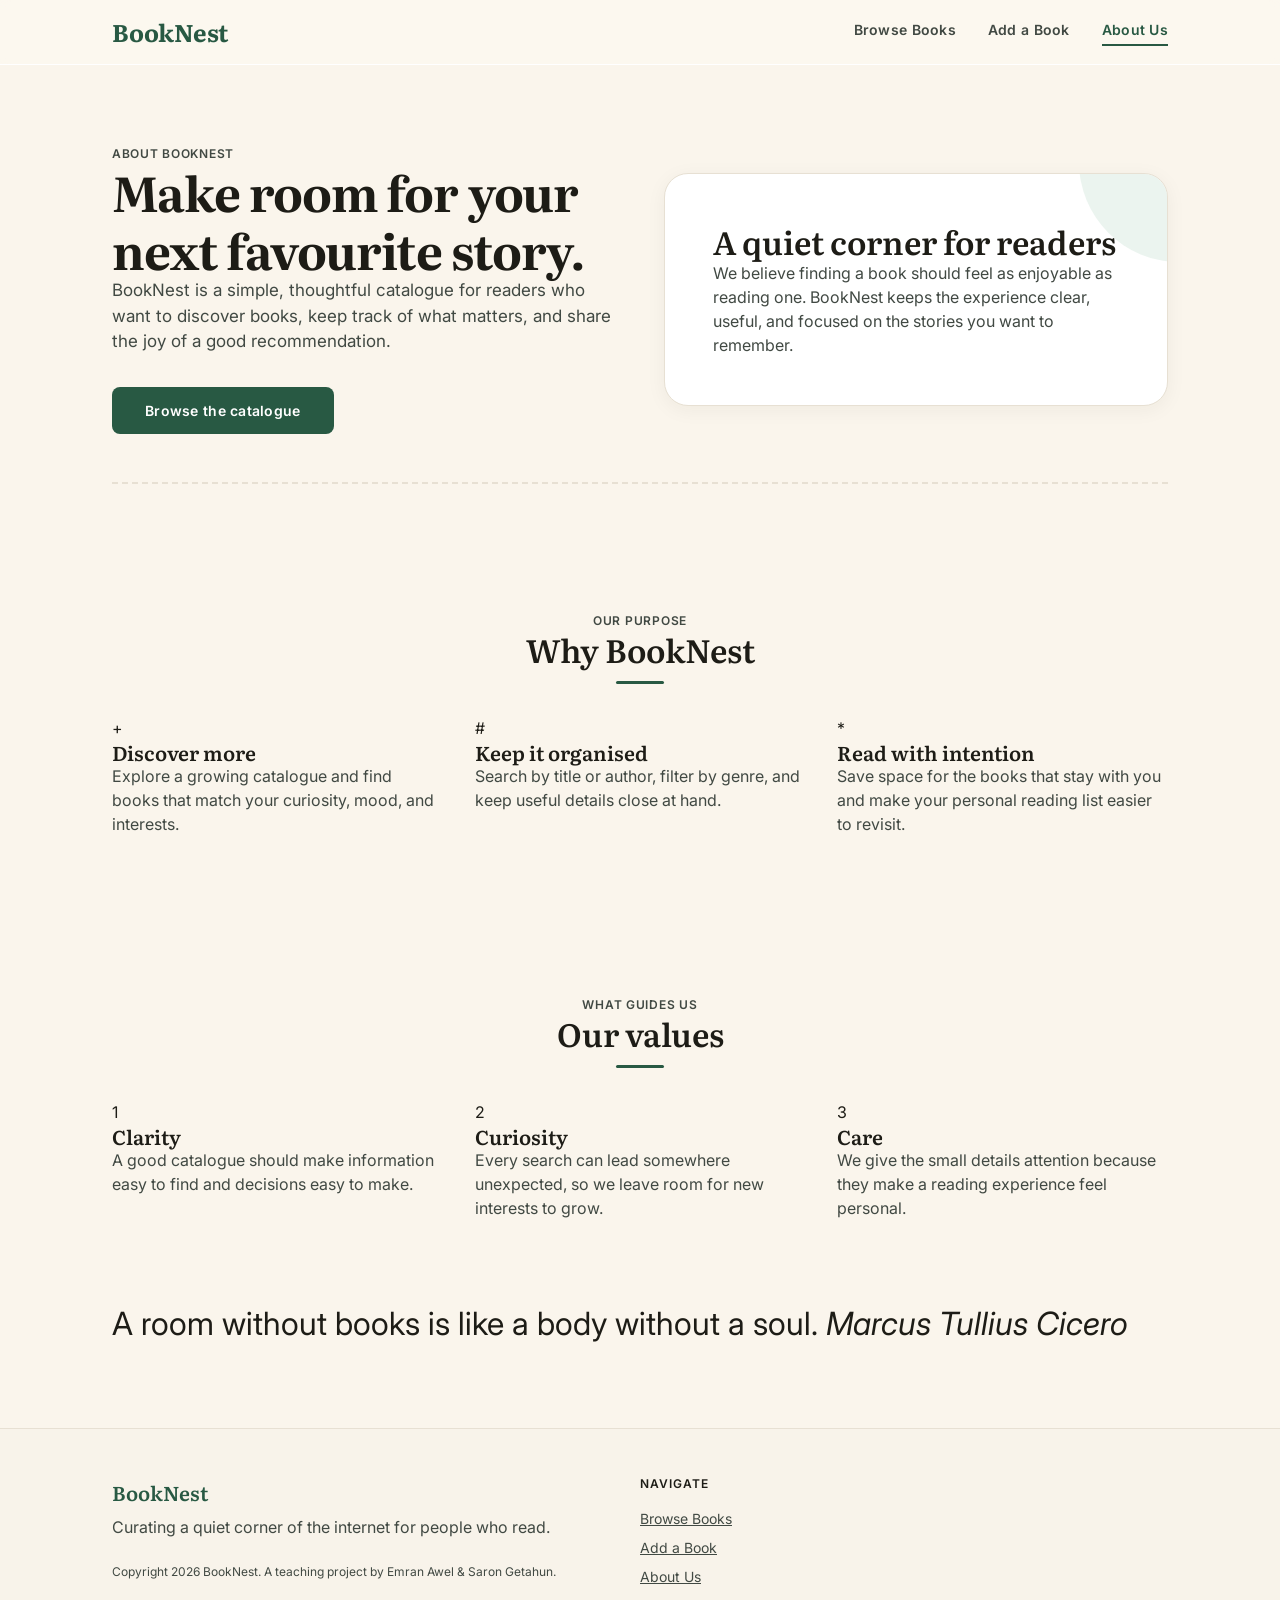
==== frontend/HTML/about.html @ a301a10a "adding sugested pages" ====
<!doctype html>
<html lang="en">
  <head>
    <meta charset="UTF-8" />
    <meta name="viewport" content="width=device-width, initial-scale=1.0" />
    <title>About Us - BookNest</title>
    <meta
      name="description"
      content="Learn why BookNest is a welcoming place to discover and manage books."
    />

    <link rel="preconnect" href="https://fonts.googleapis.com" />
    <link rel="preconnect" href="https://fonts.gstatic.com" crossorigin />
    <link
      href="https://fonts.googleapis.com/css2?family=Inter:wght@400;500;600&family=Literata:wght@600;700&family=Lobster+Two:ital,wght@0,400;0,700;1,400;1,700&display=swap"
      rel="stylesheet"
    />

    <link rel="shortcut icon" href="../images/icon/open-book.png" type="image/x-icon" />
    <link rel="stylesheet" href="../CSS/variables.css" />
    <link rel="stylesheet" href="../CSS/base.css" />
    <link rel="stylesheet" href="../CSS/layout.css" />
    <link rel="stylesheet" href="../CSS/components.css" />
    <link rel="stylesheet" href="../CSS/responsive.css" />
  </head>
  <body>
    <header class="site-header">
      <div class="container">
        <a class="brand" href="index.html">BookNest</a>
        <nav class="main-nav" aria-label="Main navigation">
          <a href="index.html">Browse Books</a>
          <a href="add-book.html">Add a Book</a>
          <a class="is-active" href="about.html">About Us</a>
        </nav>
      </div>
    </header>

    <main class="site-main">
      <section class="page-section">
        <div class="container">
          <div class="about-hero">
            <div>
              <p class="field-label">About BookNest</p>
              <h1>Make room for your next favourite story.</h1>
              <p class="lede">
                BookNest is a simple, thoughtful catalogue for readers who want
                to discover books, keep track of what matters, and share the
                joy of a good recommendation.
              </p>
              <a class="btn btn-primary" href="index.html">Browse the catalogue</a>
            </div>
            <div class="panel">
              <h2>A quiet corner for readers</h2>
              <p>
                We believe finding a book should feel as enjoyable as reading
                one. BookNest keeps the experience clear, useful, and focused
                on the stories you want to remember.
              </p>
            </div>
          </div>

          <hr class="rule-dashed" />

          <section class="page-section">
            <div class="section-head section-head-center">
              <div>
                <p class="field-label">Our purpose</p>
                <h2>Why BookNest</h2>
              </div>
            </div>

            <div class="feature-grid">
              <article class="feature">
                <div class="feature-icon" aria-hidden="true">+</div>
                <h3>Discover more</h3>
                <p>
                  Explore a growing catalogue and find books that match your
                  curiosity, mood, and interests.
                </p>
              </article>

              <article class="feature">
                <div class="feature-icon" aria-hidden="true">#</div>
                <h3>Keep it organised</h3>
                <p>
                  Search by title or author, filter by genre, and keep useful
                  details close at hand.
                </p>
              </article>

              <article class="feature">
                <div class="feature-icon" aria-hidden="true">*</div>
                <h3>Read with intention</h3>
                <p>
                  Save space for the books that stay with you and make your
                  personal reading list easier to revisit.
                </p>
              </article>
            </div>
          </section>

          <section class="page-section">
            <div class="section-head section-head-center">
              <div>
                <p class="field-label">What guides us</p>
                <h2>Our values</h2>
              </div>
            </div>

            <div class="feature-grid">
              <article class="value-card">
                <div class="feature-icon" aria-hidden="true">1</div>
                <h3>Clarity</h3>
                <p>
                  A good catalogue should make information easy to find and
                  decisions easy to make.
                </p>
              </article>

              <article class="value-card">
                <div class="feature-icon" aria-hidden="true">2</div>
                <h3>Curiosity</h3>
                <p>
                  Every search can lead somewhere unexpected, so we leave room
                  for new interests to grow.
                </p>
              </article>

              <article class="value-card">
                <div class="feature-icon" aria-hidden="true">3</div>
                <h3>Care</h3>
                <p>
                  We give the small details attention because they make a
                  reading experience feel personal.
                </p>
              </article>
            </div>
          </section>

          <div class="pull-quote">
            <blockquote>
              A room without books is like a body without a soul.
              <cite>Marcus Tullius Cicero</cite>
            </blockquote>
          </div>
        </div>
      </section>
    </main>

    <footer class="site-footer">
      <div class="container">
        <div class="footer-grid">
          <div>
            <p class="footer-brand">BookNest</p>
            <p>Curating a quiet corner of the internet for people who read.</p>
            <p class="footer-note">
              Copyright 2026 BookNest. A teaching project by Emran Awel &amp;
              Saron Getahun.
            </p>
          </div>

          <div>
            <h2 class="footer-heading">Navigate</h2>
            <div class="footer-links">
              <a href="index.html">Browse Books</a>
              <a href="add-book.html">Add a Book</a>
              <a href="about.html">About Us</a>
            </div>
          </div>
        </div>
      </div>
    </footer>
  </body>
</html>
---- frontend/CSS/variables.css ----
:root {
  /* ---- Palette: a warm "independent bookshop" scheme -------------------- */
  --color-bg: #faf5ec; /* paper — the page background */
  --color-surface: #ffffff; /* cards sit slightly above the paper */
  --color-surface-soft: #f8f3ea; /* tinted bands (footer, feature strip) */
  --color-text: #1d1c16; /* ink — softer than pure black */
  --color-muted: #414943; /* secondary text */
  --color-accent: #285943; /* forest green — buttons and links */
  --color-accent-dark: #0c412d; /* the hover/pressed version */
  --color-accent-soft: #d7e9df; /* pale green wash */
  --color-gold: #9a7420; /* muted gold — ratings and genre tags */
  --color-gold-soft: #f5e6c4; /* the gold at low strength */
  --color-border: #e7e0d3; /* hairline borders */
  --color-error: #ba1a1a;
  --color-error-bg: #ffdad6;
  --color-success: #1e4f25;
  --color-success-bg: #d7e9df;

  /* ---- Spacing scale ---------------------------------------------------
     Everything is a multiple of 4px, so the layout keeps a steady rhythm. */
  --space-1: 4px;
  --space-2: 8px;
  --space-3: 16px;
  --space-4: 24px;
  --space-5: 32px;
  --space-6: 48px;
  --space-7: 64px;

  /* ---- Corner radius --------------------------------------------------- */
  --radius-sm: 0.25rem;
  --radius: 0.5rem; 
  --radius-md: 0.75rem;
  --radius-lg: 1rem; 
  --radius-xl: 1.5rem;
  --radius-full: 9999px; 

  /* ---- Shadows --------------------------------------------------------- */
  --shadow-soft: 0 4px 20px rgba(36, 33, 28, 0.05);
  --shadow-lift: 0 12px 28px rgba(36, 33, 28, 0.12);
  --shadow-cover:
    0 12px 24px -4px rgba(36, 33, 28, 0.15),
    0 4px 8px -2px rgba(36, 33, 28, 0.05);

  /* ---- Typography ------------------------------------------------------ */
  --font-display: "Literata", Georgia, "Times New Roman", serif;
  --font-body: "Inter", "Segoe UI", Helvetica, Arial, sans-serif;
  --font-p1: "Lobster Two", sans-serif;

  /* ---- Layout ---------------------------------------------------------- */
  --container-max: 1120px; 
  --header-height: 64px;
}
---- frontend/CSS/base.css ----
*,
*::before,
*::after {
  box-sizing: border-box;
}

body,
h1,
h2,
h3,
h4,
h5,
h6,
p,
figure,
blockquote,
ul,
ol,
dl,
dd {
  margin: 0;
}

ul,
ol {
  padding: 0;
  list-style: none;
}

html {
  scroll-behavior: smooth;
}

h1,
h2,
h3 {
  scroll-margin-top: calc(var(--header-height) + var(--space-4));
}

::selection {
  background-color: var(--color-accent-soft);
  color: var(--color-accent-dark);
}

body {
  background-color: var(--color-bg);
  color: var(--color-text);
  font-family: var(--font-body);
  font-size: 1rem;
  line-height: 1.5;
  min-height: 100vh;
  display: flex;
  flex-direction: column;
  -webkit-font-smoothing: antialiased;
}

h1,
h2,
h3,
h4 {
  font-family: var(--font-display);
  font-weight: 700;
  line-height: 1.2;
  color: var(--color-text);
}

h1 {
  font-size: 2rem;
  letter-spacing: -0.01em;
}

.hero .hero-inner p {
  font-family: var(--font-p1);
  font-size: 1.2rem;
  font-weight: 700;
  font-style: normal;
}

h2 {
  font-size: 1.625rem;
  font-weight: 600;
}

h3 {
  font-size: 1.25rem;
  font-weight: 600;
}

p {
  color: var(--color-muted);
}

.prose p + p {
  margin-top: var(--space-3);
}

small {
  font-size: 0.75rem;
}

/* ---- Links --------------------------------------------------------------*/
a {
  color: var(--color-accent);
  text-decoration: none;
  transition: color 0.2s ease;
}

a:hover {
  color: var(--color-accent-dark);
  text-decoration: underline;
  text-underline-offset: 3px;
}

a:focus-visible,
button:focus-visible,
input:focus-visible,
select:focus-visible,
textarea:focus-visible {
  outline: 2px solid var(--color-accent);
  outline-offset: 2px;
}

/* ---- images--------------------------------------------------------------*/
img,
svg {
  display: block;
  max-width: 100%;
}

button,
input,
select,
textarea {
  font-family: inherit;
  font-size: 1rem;
  color: inherit;
}

button {
  cursor: pointer;
}

.visually-hidden {
  position: absolute;
  width: 1px;
  height: 1px;
  padding: 0;
  margin: -1px;
  overflow: hidden;
  clip: rect(0, 0, 0, 0);
  white-space: nowrap;
  border: 0;
}
---- frontend/CSS/layout.css ----
/* ==========================================================================
  header, nav, containers, footer,and the two page-level grids.
   ========================================================================== */

/* ---- The centred container ----------------------------------------------*/
.container {
  width: 100%;
  max-width: var(--container-max);
  margin-inline: auto;
  padding-inline: var(--space-3); 
}

/* ---- Sticky header ------------------------------------------------------ */
.site-header {
  position: sticky;
  top: 0;
  z-index: 50;
  background-color: rgba(254, 249, 240, 0.555);
  backdrop-filter: blur(5px);
  border-bottom: 1px solid var(--color-surface);
}

.site-header .container { 
  display: flex;
  align-items: center;
  justify-content: space-between;
  gap: var(--space-3);
  min-height: var(--header-height);
  flex-wrap: wrap;
  padding-block: var(--space-2);
}

.brand {
  font-family: var(--font-display);
  font-size: 1.5rem;
  font-weight: 700;
  color: var(--color-accent);
  letter-spacing: -0.01em;
}

.brand:hover {
  text-decoration: none;
  color: var(--color-accent-dark);
}

.main-nav {
  display: flex;
  flex-wrap: wrap;
  align-items: center;
  gap: var(--space-3);
}

.main-nav > a {
  color: var(--color-muted);
  font-size: 0.875rem; 
  font-weight: 600;
  letter-spacing: 0.02em;
  padding-bottom: var(--space-1);
  border-bottom: 2px solid transparent;
}

.main-nav > a:hover {
  color: var(--color-accent);
  text-decoration: none;
  border-bottom-color: var(--color-border);
}

.main-nav > a.is-active {
  color: var(--color-accent);
  border-bottom-color: var(--color-accent);
}

/* ---- Page scaffolding --------------------------------------------------- */
.site-main {
  flex: 1;
}

.page-section {
  padding-block: var(--space-6);
}

.section-head {
  display: flex;
  flex-wrap: wrap;
  align-items: flex-end;
  justify-content: space-between;
  gap: var(--space-3);
  margin-bottom: var(--space-5);
}

.section-head h2 {
  position: relative;
  padding-bottom: var(--space-3);
}

.section-head h2::after {
  content: "";
  position: absolute;
  left: 0;
  bottom: 0;
  width: 48px;
  height: 3px;
  border-radius: var(--radius-full);
  background-color: var(--color-accent);
}

.section-head-center h2::after {
  left: 50%;
  transform: translateX(-50%);
}

.band {
  background-color: var(--color-surface-soft);
  border-block: 1px solid var(--color-border);
  padding-block: var(--space-6);
  margin-top: var(--space-6);
}

/* ---- CSS GRID: the book grid ------------------------------------------*/
.book-grid {
  display: grid;
  grid-template-columns: repeat(auto-fill, minmax(220px, 1fr));
  gap: var(--space-4);
}

.feature-grid {
  display: grid;
  grid-template-columns: 1fr;    /* single column on mobile */
  gap: var(--space-5);
}

/* ---- Footer -------------------------------------------------------------- */
.site-footer {
  background-color: var(--color-surface-soft);
  border-top: 1px solid var(--color-border);
  padding-block: var(--space-6);
  margin-top: auto;   /* the other half of the sticky-footer trick */
}

.footer-grid {
  display: grid;
  grid-template-columns: 1fr;
  gap: var(--space-5);
}

.footer-brand {
  font-family: var(--font-display);
  font-size: 1.25rem;
  font-weight: 600;
  color: var(--color-accent);
  margin-bottom: var(--space-2);
}

.footer-heading {
  font-family: var(--font-body);
  font-size: 0.75rem;
  font-weight: 600;
  text-transform: uppercase;    /* shout it in small caps */
  letter-spacing: 0.08em;
  color: var(--color-text);
  margin-bottom: var(--space-3);
}

.footer-links {
  display: flex;
  flex-direction: column;
  gap: var(--space-2);
}

.footer-links a {
  color: var(--color-muted);
  font-size: 0.875rem;
  text-decoration: underline;
}

.footer-links a:hover {
  color: var(--color-gold);
}

.footer-note {
  font-size: 0.75rem;
  color: var(--color-muted);
  margin-top: var(--space-4);
}
---- frontend/CSS/components.css ----
.hero {
  position: relative;
  min-height: 60vh;
  display: flex;
  align-items: center;
  justify-content: center;
  text-align: center;
  background-image: url("https://tse2.mm.bing.net/th/id/OIP.qH_e-1vPAMsrbYinvAvFvgHaDt?r=0&rs=1&pid=ImgDetMain&o=7&rm=3");
  background-size: cover;
  background-position: center;
  background-repeat: no-repeat;
  padding-block: var(--space-7);
  overflow: hidden;
}

.hero::before {
  content: "";
  position: absolute;
  top: 0;
  right: 0;
  bottom: 0;
  left: 0;
  background-color: rgba(250, 245, 236, 0.66);
}

.hero-inner {
  position: relative;
  z-index: 1;
  max-width: 42rem;
  margin-inline: auto;
  padding-inline: var(--space-3);
}

.hero h1 {
  font-size: 2rem;
  margin-bottom: var(--space-3);
}

.hero-tagline {
  font-size: 1.0625rem;
  color: var(--color-muted);
  margin-bottom: var(--space-4);
}

.btn {
  display: inline-flex;
  align-items: center;
  justify-content: center;
  gap: var(--space-2);
  padding: 12px var(--space-5);
  border: 1px solid transparent;
  border-radius: var(--radius);
  font-size: 0.875rem;
  font-weight: 600;
  letter-spacing: 0.02em;
  text-align: center;
  text-decoration: none;
  transition:
    background-color 0.2s ease,
    color 0.2s ease,
    transform 0.2s ease;
}

.btn-primary {
  background-color: var(--color-accent);
  color: #ffffff;
}

.btn-primary:hover {
  background-color: var(--color-accent-dark);
  color: #ffffff;
  text-decoration: none;
  transform: translateY(-1px);
  box-shadow: 0 6px 16px rgba(12, 65, 45, 0.25);
}

.btn-outline {
  background-color: transparent;
  border-color: var(--color-accent);
  color: var(--color-accent);
}

.btn-outline:hover {
  background-color: var(--color-accent-soft);
  border-color: var(--color-accent-dark);
  color: var(--color-accent-dark);
  text-decoration: none;
}

.btn-pill {
  border-radius: var(--radius-full);
}

.btn-block {
  width: 100%;
}

.btn:disabled {
  opacity: 0.6;
  cursor: not-allowed;
}

.book-card {
  position: relative;
  display: flex;
  flex-direction: column;
  background-color: var(--color-surface);
  border: 1px solid var(--color-border);
  border-radius: var(--radius-lg);
  box-shadow: var(--shadow-soft);
  padding: var(--space-3);
  transition:
    transform 0.3s ease,
    box-shadow 0.3s ease;
}

.book-card:hover {
  transform: translateY(-4px);
  border-color: var(--color-accent-soft);
  box-shadow: var(--shadow-lift);
}

.book-card:hover .book-card-cover {
  transform: scale(1.02);
}

.book-card-cover {
  aspect-ratio: 2 / 3;
  width: 100%;
  object-fit: cover;
  border-radius: var(--radius);
  background-color: var(--color-surface-soft);
  box-shadow: var(--shadow-cover);
  margin-bottom: var(--space-3);
  transition: transform 0.35s ease;
}

.rating-badge {
  position: absolute;
  top: var(--space-4);
  right: var(--space-4);
  z-index: 2;
  display: inline-flex;
  align-items: center;
  gap: 4px;
  padding: 4px var(--space-2);
  border-radius: var(--radius-full);
  background-color: var(--color-gold-soft);
  color: #6b4f12;
  font-size: 0.75rem;
  font-weight: 600;
  letter-spacing: 0.02em;
  box-shadow: var(--shadow-soft);
}

.book-card-body {
  display: flex;
  flex-direction: column;
  flex: 1;
  gap: var(--space-1);
}

.book-card-title {
  font-size: 1.125rem;
  line-height: 1.3;
}

.book-card-author {
  font-size: 0.875rem;
  color: var(--color-muted);
}

.book-card-actions {
  /* margin-top: auto pushes the buttons down. */
  margin-top: auto;
  padding-top: var(--space-3);
}

.book-card-body > .chip {
  align-self: flex-start;
  margin-bottom: var(--space-1);
}

.book-grid > .book-card {
  animation: card-in 0.4s ease both;
}

.book-grid > .book-card:nth-child(2n) {
  animation-delay: 0.05s;
}

.book-grid > .book-card:nth-child(3n) {
  animation-delay: 0.1s;
}

@keyframes card-in {
  from {
    opacity: 0;
    transform: translateY(8px);
  }
  to {
    opacity: 1;
    transform: translateY(0);
  }
}

.section-head-center {
  justify-content: center;
  text-align: center;
}

.lede {
  max-width: 44rem;
  font-size: 1.0625rem;
  color: var(--color-muted);
  margin-bottom: var(--space-5);
}

.stack-top-2 {
  margin-top: var(--space-2);
}
.stack-top-3 {
  margin-top: var(--space-3);
}
.stack-top-4 {
  margin-top: var(--space-4);
}
.stack-top-5 {
  margin-top: var(--space-5);
}
.stack-bottom-4 {
  margin-bottom: var(--space-4);
}
.stack-bottom-5 {
  margin-bottom: var(--space-5);
}
.measure {
  max-width: 65ch;
}

/* ---- Chips / tags ------------------------------------------------------- */
.chip {
  display: inline-block;
  padding: 4px var(--space-2);
  border-radius: var(--radius-sm);
  background-color: var(--color-gold-soft);
  color: var(--color-gold);
  font-size: 0.75rem;
  font-weight: 600;
  letter-spacing: 0.04em;
}

.chip-outline {
  background-color: transparent;
  border: 1px solid var(--color-border);
  border-radius: var(--radius-full);
  padding: 6px var(--space-3);
  color: var(--color-muted);
}

/* ---- Toolbar (Explore search + filter) ---------------------------------- */
.toolbar {
  display: flex;
  flex-direction: column;
  gap: var(--space-3);
  background-color: var(--color-surface);
  border: 1px solid var(--color-border);
  border-radius: var(--radius-lg);
  box-shadow: var(--shadow-soft);
  padding: var(--space-4);
  margin-bottom: var(--space-5);
}

.toolbar-field {
  display: flex;
  flex-direction: column;
  gap: var(--space-2);
  flex: 1;
  min-width: 0; /* see the note on .input below */
}

.field-label {
  font-size: 0.75rem;
  font-weight: 600;
  text-transform: uppercase;
  letter-spacing: 0.06em;
  color: var(--color-muted);
}

.input,
.select,
.textarea {
  width: 100%;
  min-width: 0;
  padding: 12px var(--space-3);
  background: var(--color-bg);
  border: 1px solid var(--color-border);
  border-radius: var(--radius);
  color: var(--color-text);
  transition:
    border-color 0.2s ease,
    box-shadow 0.2s ease;
}

.input::placeholder,
.textarea::placeholder {
  color: #9a978e;
}

.input:focus,
.select:focus,
.textarea:focus {
  outline: none;
  border-color: var(--color-accent);
  box-shadow: 0 0 0 1px var(--color-accent);
}

.textarea {
  resize: vertical;
  min-height: 8rem;
}

.form-field {
  display: flex;
  flex-direction: column;
  gap: var(--space-2);
  margin-bottom: var(--space-4);
}

.form-grid {
  display: grid;
  grid-template-columns: 1fr;
  column-gap: var(--space-4);
}

.form-grid .form-field.span-2 {
  grid-column: 1 / -1;
}

.form-actions {
  display: flex;
  flex-wrap: wrap;
  gap: var(--space-3);
  margin-top: var(--space-2);
}

.btn-danger {
  background-color: var(--color-error-bg);
  color: #7a1414;
}

.btn-danger:hover {
  background-color: var(--color-error);
  color: #ffffff;
}

.form-label {
  font-size: 0.875rem;
  font-weight: 600;
  color: var(--color-text);
}

.field-error {
  font-size: 0.8125rem;
  color: var(--color-error);
  min-height: 1.2em;
}

.panel {
  position: relative;
  background-color: var(--color-surface);
  border: 1px solid var(--color-border);
  border-radius: var(--radius-xl);
  box-shadow: var(--shadow-soft);
  padding: var(--space-5);
  overflow: hidden;
}

.panel::after {
  content: "";
  position: absolute;
  top: -40px;
  right: -40px;
  width: 128px;
  height: 128px;
  background-color: var(--color-accent-soft);
  border-bottom-left-radius: 100px;
  opacity: 0.5;
  pointer-events: none;
}

/* ---- Section rule -------------------------------------------------------*/
.rule-dashed {
  border: 0;
  border-top: 2px dashed var(--color-border);
  margin-block: var(--space-6);
}

.contact-layout,
.about-hero {
  display: grid;
  grid-template-columns: 1fr;
  gap: var(--space-5);
}

/* ---- Book details page --------------------------------------------------- */
.detail-layout {
  display: grid;
  grid-template-columns: 1fr;
  gap: var(--space-5);
  align-items: start;
}

.detail-cover {
  width: 100%;
  max-width: 340px;
  margin-inline: auto;
  border: 1px solid var(--color-border);
  border-radius: var(--radius);
  box-shadow: var(--shadow-cover);
}

.detail-title {
  margin-bottom: var(--space-2);
}

.detail-author {
  font-family: var(--font-display);
  font-size: 1.25rem;
  color: var(--color-muted);
  margin-bottom: var(--space-4);
}

.meta-list {
  display: flex;
  flex-wrap: wrap;
  gap: var(--space-2);
  margin-bottom: var(--space-4);
}

.meta-pill {
  padding: 6px var(--space-3);
  border: 1px solid var(--color-border);
  border-radius: var(--radius-full);
  background-color: var(--color-surface-soft);
  color: var(--color-muted);
  font-size: 0.75rem;
  font-weight: 600;
  letter-spacing: 0.04em;
}

.detail-rating {
  display: flex;
  flex-wrap: wrap;
  align-items: baseline;
  gap: var(--space-3);
  margin-bottom: var(--space-4);
}

.stars {
  color: var(--color-gold);
  font-size: 1.25rem;
  letter-spacing: 0.1em;
}

.price {
  font-family: var(--font-display);
  font-size: 1.625rem;
  font-weight: 700;
  color: var(--color-accent);
}

.detail-description {
  font-size: 1.0625rem;
  line-height: 1.7;
  max-width: 65ch; /* 65 characters in one line maximumly*/
  margin-bottom: var(--space-5);
}

.back-link {
  display: inline-flex;
  align-items: center;
  gap: var(--space-2);
  font-size: 0.875rem;
  font-weight: 600;
  margin-bottom: var(--space-4);
}

/* Edit / Delete buttons under a book's details. */
.detail-actions {
  display: flex;
  flex-wrap: wrap;
  gap: var(--space-3);
  margin-top: var(--space-5);
}

/* Hidden until "Delete" is clicked — a deliberate extra step before
   anything is actually removed. */
.confirm-box {
  display: flex;
  flex-wrap: wrap;
  align-items: center;
  justify-content: space-between;
  gap: var(--space-3);
  margin-top: var(--space-4);
  padding: var(--space-4);
  border: 1px dashed var(--color-error);
  border-radius: var(--radius-lg);
  background-color: var(--color-error-bg);
  color: #7a1414;
}

/* ---- Loading / empty / error states ----------------------------------*/
.state {
  grid-column: 1 / -1;
  text-align: center;
  padding: var(--space-6) var(--space-4);
  border: 1px dashed var(--color-border);
  border-radius: var(--radius-lg);
  background-color: var(--color-surface);
  color: var(--color-muted);
}

.state-error {
  border-style: solid;
  border-color: var(--color-error);
  background-color: var(--color-error-bg);
  color: #7a1414;
}

.state-action {
  margin-top: var(--space-4);
}

.state-title {
  font-family: var(--font-display);
  font-size: 1.125rem;
  font-weight: 600;
  color: inherit;
  margin-bottom: var(--space-2);
}

/* A little spinning ring for the loading state. */
.spinner {
  width: 28px;
  height: 28px;
  margin: 0 auto var(--space-3);
  border: 3px solid var(--color-border);
  border-top-color: var(--color-accent);
  border-radius: var(--radius-full);
  animation: spin 0.8s linear infinite;
}

@keyframes spin {
  to {
    transform: rotate(360deg);
  }
}

/* ---- Form feedback messages --------------------------------------------- */
.form-message {
  padding: var(--space-3);
  border-radius: var(--radius);
  font-size: 0.875rem;
  margin-top: var(--space-3);
}

.form-message-success {
  background-color: var(--color-success-bg);
  border: 2px dashed var(--color-success);
  color: var(--color-success);
}

.form-message-error {
  background-color: var(--color-error-bg);
  border: 2px dashed var(--color-error);
  color: #7a1414;
}

/* Utility: hide an element completely (JS toggles this class on and off). */
.is-hidden {
  display: none;
}

.result-count {
  font-size: 0.875rem;
  color: var(--color-muted);
  margin-bottom: var(--space-3);
}
---- frontend/CSS/responsive.css ----
/* ==========================================================================

   THE FOUR BREAKPOINTS
   --------------------
     (none)    320px+   phones. This is the default, written elsewhere.
     480px     large phones and small tablets in portrait.
     768px     tablets. The layout stops stacking and starts sitting side by side.
     1024px    laptops and desktops. Full multi-column layout.
     1280px    large monitors. Only typography and breathing room change.

   480px and up — large phones
   Slightly bigger type, slightly wider gutters. Still one column.
   ========================================================================== */
@media (min-width: 480px) {
  .container {
    padding-inline: var(--space-4);
  }

  h1 {
    font-size: 2.25rem;
  }

  h2 {
    font-size: 1.75rem;
  }

  .hero h1 {
    font-size: 2.25rem;
  }

  .hero-tagline {
    font-size: 1.125rem;
  }

  .book-card {
    padding: var(--space-4);
  }

  /* Two feature columns fit comfortably from here. */
  .feature-grid {
    grid-template-columns: repeat(2, 1fr);
  }

  .footer-grid {
    grid-template-columns: repeat(2, 1fr);
  }

  .detail-title {
    font-size: 2.25rem;
  }
}


/* ==========================================================================
   768px and up — tablets
   The big structural change: side-by-side layouts replace the stack.
   ========================================================================== */
@media (min-width: 768px) {
  h1 {
    font-size: 2.75rem;
    letter-spacing: -0.02em;
  }

  h2 {
    font-size: 2rem;
  }

  .site-header .container {
    flex-wrap: nowrap;
  }

  .main-nav {
    gap: var(--space-4);
  }

  .hero {
    min-height: 64vh;
  }

  .hero h1 {
    font-size: 2.75rem;
    letter-spacing: -0.02em;
  }

  .toolbar {
    flex-direction: row;
    align-items: flex-end;
  }

  .toolbar-search {
    flex: 2;
  }

  .toolbar-genre {
    flex: 1;
  }

  .form-grid {
    grid-template-columns: 1fr 1fr;
  }

  .detail-layout {
    grid-template-columns: minmax(220px, 1fr) 2fr;
    gap: var(--space-5);
  }

  .detail-cover {
    margin-inline: 0;      
  }

  .contact-layout {
    grid-template-columns: 1fr 1fr;
    gap: var(--space-5);
    align-items: start;
  }

  .about-hero {
    grid-template-columns: 1fr 1fr;
    gap: var(--space-5);
    align-items: center;
  }

  .pull-quote blockquote {
    font-size: 1.75rem;
  }

  .footer-grid {
    grid-template-columns: 2fr 1fr 1fr;
  }
}


/* ===============   1024px and up — laptops and desktops  ================ */
@media (min-width: 1024px) {
  .container {
    padding-inline: var(--space-5);      
  }

  h1 {
    font-size: 3rem;
  }

  .page-section {
    padding-block: var(--space-7);
  }

  .hero {
    min-height: 70vh;
  }

  .hero h1 {
    font-size: 3rem;
  }

  .hero-tagline {
    font-size: 1.1875rem;
  }

  .main-nav {
    gap: var(--space-5);
  }

  .feature-grid {
    grid-template-columns: repeat(3, 1fr);
  }

  .book-grid {
    gap: var(--space-5);
  }

  .detail-layout {
    grid-template-columns: minmax(260px, 1fr) 2fr;
    gap: var(--space-6);
  }

  .contact-layout {
    gap: var(--space-6);
  }

  .about-hero {
    gap: var(--space-6);
  }

  .panel {
    padding: var(--space-6);
  }

  .pull-quote blockquote {
    font-size: 2rem;
  }
}

@media (min-width: 1280px) {
  .hero h1 {
    font-size: 3.5rem;
    line-height: 1.1;
  }

  .hero {
    min-height: 74vh;
  }

  .page-section {
    padding-block: 80px;
  }

  .detail-title {
    font-size: 3rem;
  }
}
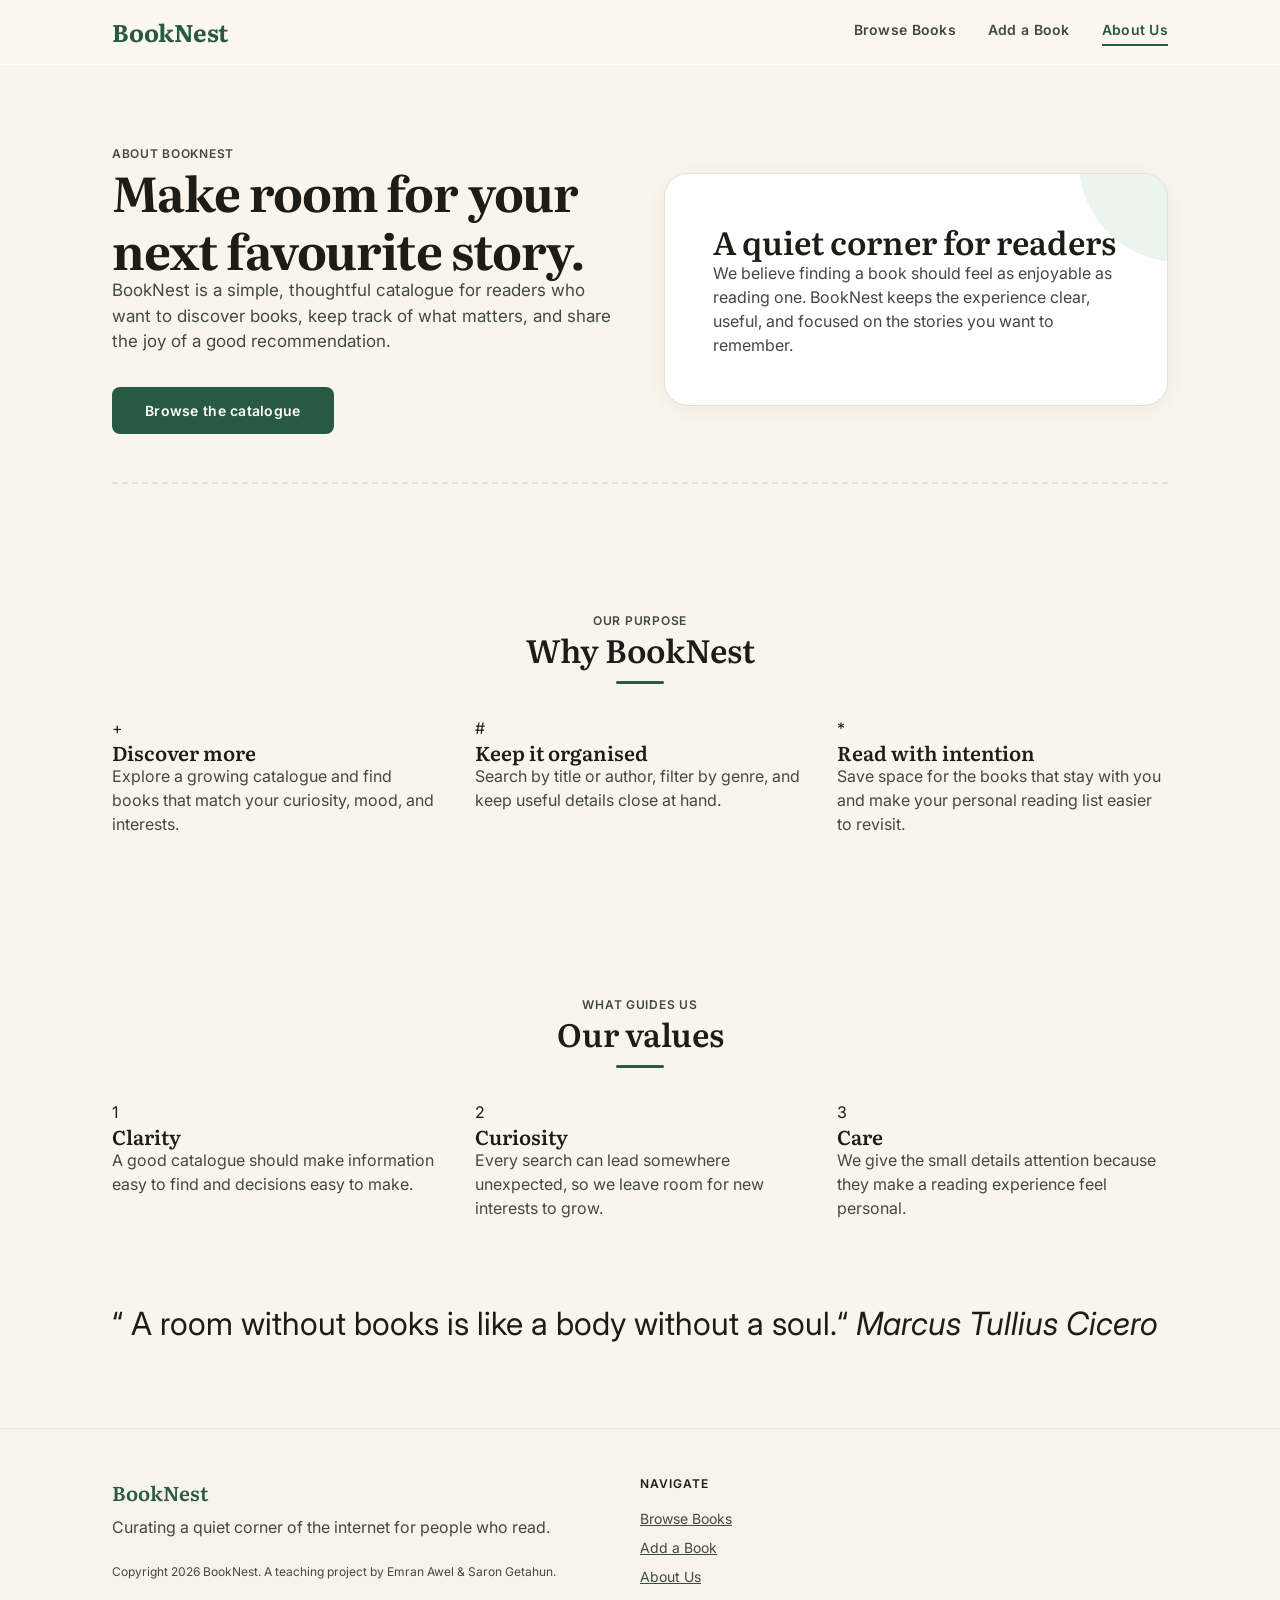
==== commit 3179d1be: "little bit css" ====
--- a/frontend/HTML/about.html
+++ b/frontend/HTML/about.html
@@ -26,7 +26,7 @@
   <body>
     <header class="site-header">
       <div class="container">
-        <a class="brand" href="index.html">BookNest</a>
+        <a class="brand" href="../../index.html">BookNest</a>
         <nav class="main-nav" aria-label="Main navigation">
           <a href="index.html">Browse Books</a>
           <a href="add-book.html">Add a Book</a>
@@ -47,7 +47,7 @@
                 to discover books, keep track of what matters, and share the
                 joy of a good recommendation.
               </p>
-              <a class="btn btn-primary" href="index.html">Browse the catalogue</a>
+              <a class="btn btn-primary" href="../../index.html">Browse the catalogue</a>
             </div>
             <div class="panel">
               <h2>A quiet corner for readers</h2>
@@ -138,8 +138,8 @@
           </section>
 
           <div class="pull-quote">
-            <blockquote>
-              A room without books is like a body without a soul.
+            <blockquote>&#8220;
+              A room without books is like a body without a soul.&#8220;
               <cite>Marcus Tullius Cicero</cite>
             </blockquote>
           </div>
@@ -162,7 +162,7 @@
           <div>
             <h2 class="footer-heading">Navigate</h2>
             <div class="footer-links">
-              <a href="index.html">Browse Books</a>
+              <a href="../../index.html">Browse Books</a>
               <a href="add-book.html">Add a Book</a>
               <a href="about.html">About Us</a>
             </div>
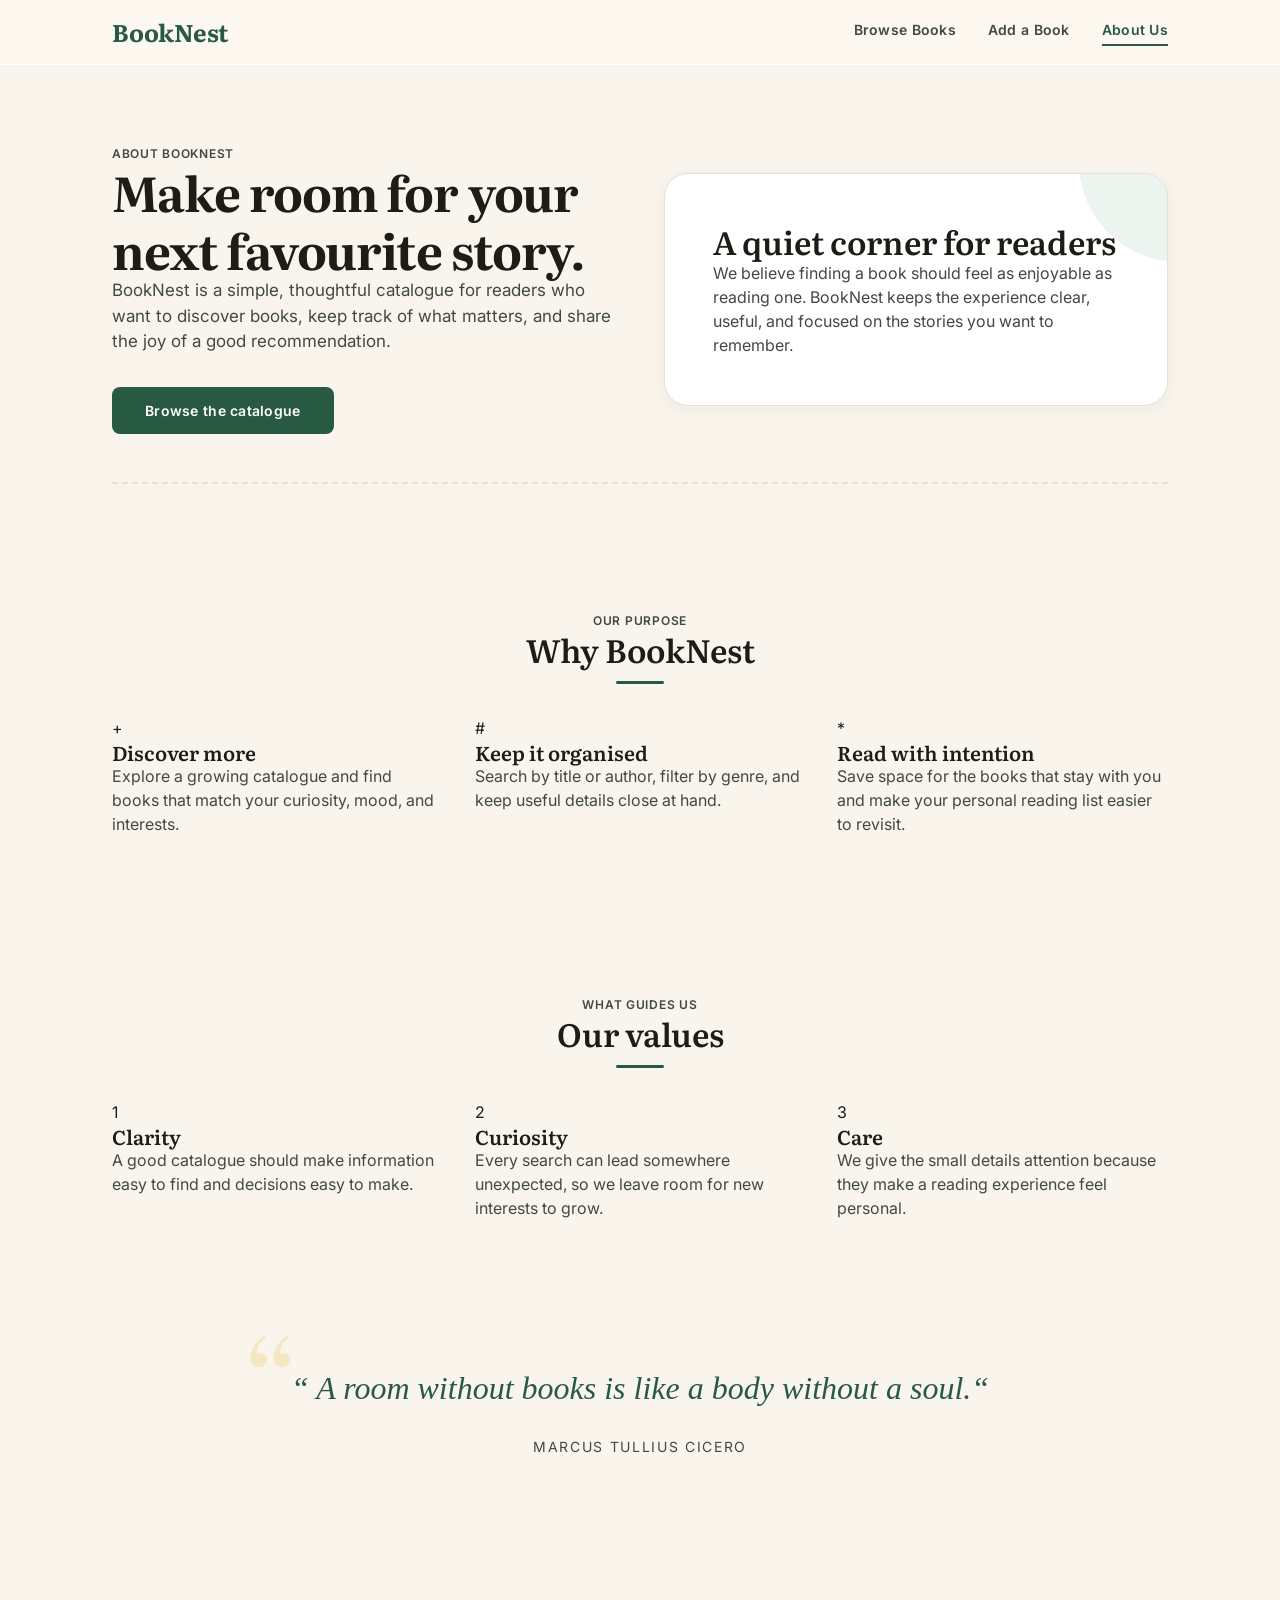
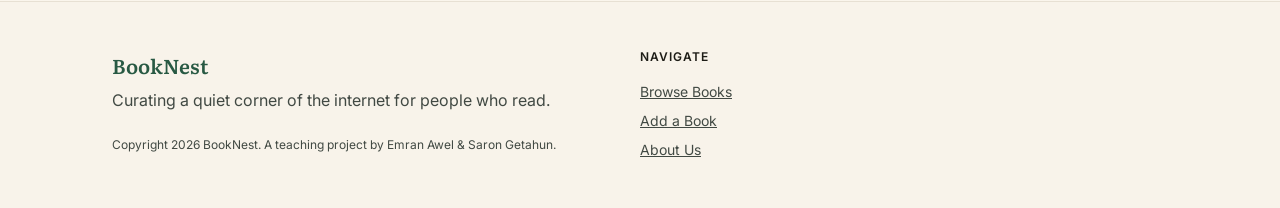
==== commit a95a9de5: "debuging" ====
--- a/frontend/HTML/about.html
+++ b/frontend/HTML/about.html
@@ -28,7 +28,7 @@
       <div class="container">
         <a class="brand" href="../../index.html">BookNest</a>
         <nav class="main-nav" aria-label="Main navigation">
-          <a href="index.html">Browse Books</a>
+          <a href="../../index.html">Browse Books</a>
           <a href="add-book.html">Add a Book</a>
           <a class="is-active" href="about.html">About Us</a>
         </nav>
--- a/frontend/CSS/components.css
+++ b/frontend/CSS/components.css
@@ -540,6 +540,51 @@
   margin-bottom: var(--space-2);
 }
 
+/* ---- Pull quote (About) -------------------------------------------------
+   The oversized opening quotation mark is a ::before pseudo-element. It sits
+   behind the text (z-index: 0 against the quote's z-index: 1). */
+.pull-quote {
+  position: relative;
+  max-width: 50rem;
+  margin: var(--space-7) auto;
+  padding-inline: var(--space-4);
+  text-align: center;
+}
+
+.pull-quote::before {
+  content: "\201C";         
+  position: absolute;
+  top: -3rem;
+  left: 0;
+  font-family: var(--font-display);
+  font-size: 7.5rem;
+  line-height: 1;
+  color: var(--color-gold-soft);
+  z-index: 0;
+}
+
+.pull-quote blockquote {
+  position: relative;
+  z-index: 1;
+  font-family: var(--font-display);
+  font-size: 1.5rem;
+  font-style: italic;
+  line-height: 1.5;
+  color: var(--color-accent);
+}
+
+.pull-quote cite {
+  display: block;
+  margin-top: var(--space-4);
+  font-family: var(--font-body);
+  font-size: 0.875rem;
+  font-style: normal;
+  text-transform: uppercase;
+  letter-spacing: 0.12em;
+  color: var(--color-muted);
+}
+
+
 /* A little spinning ring for the loading state. */
 .spinner {
   width: 28px;
